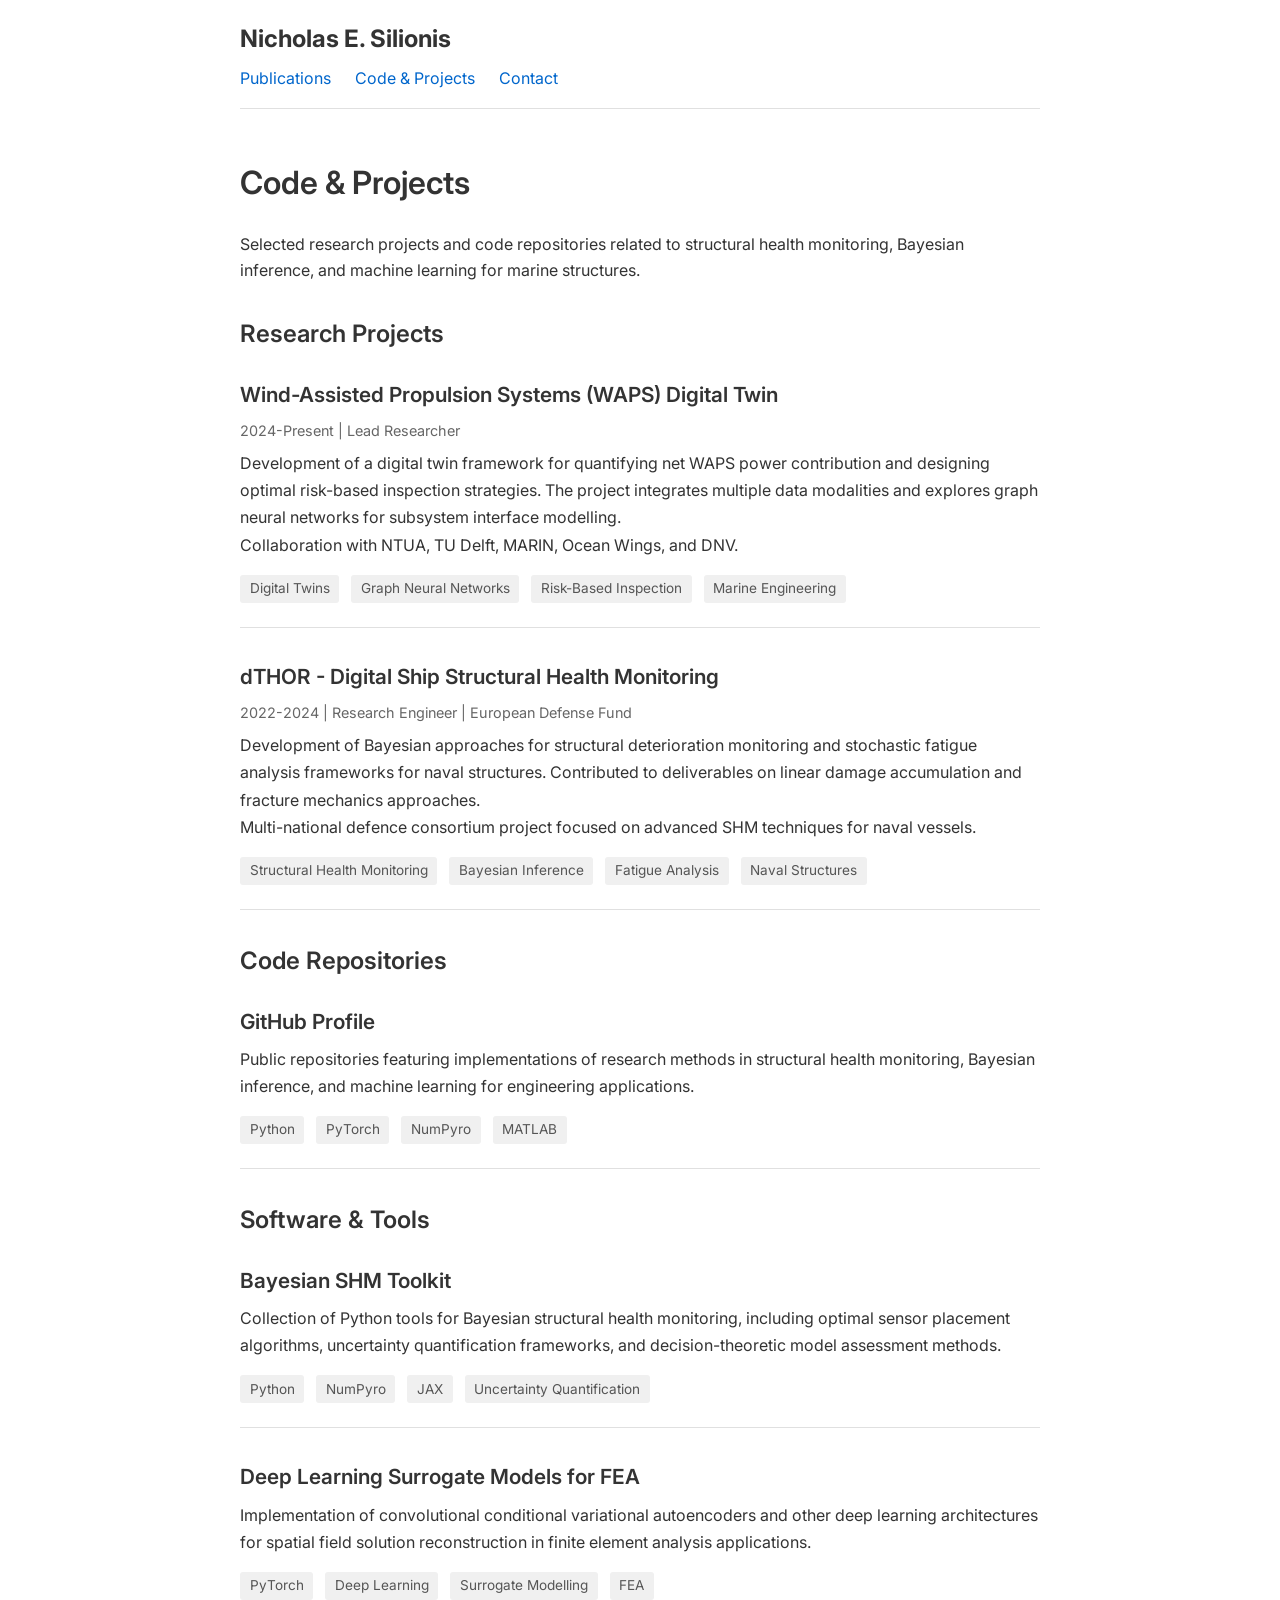
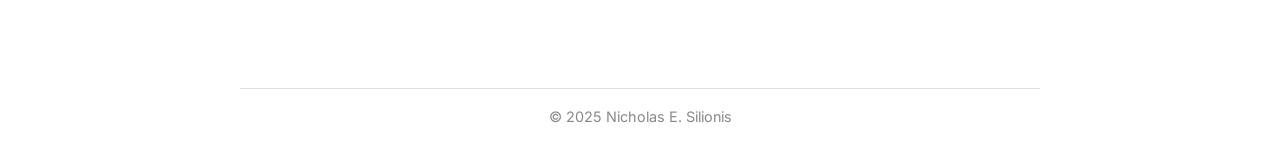
==== code.html @ 619b48b5 "Add Inter font and update styles for improved typography" ====
<!DOCTYPE html>
<html lang="en">
<head>
    <meta charset="UTF-8">
    <meta name="viewport" content="width=device-width, initial-scale=1.0">
    <title>Code & Projects - Nicholas E. Silionis</title>
    <link rel="preconnect" href="https://fonts.googleapis.com">
    <link rel="preconnect" href="https://fonts.gstatic.com" crossorigin>
    <link href="https://fonts.googleapis.com/css2?family=Inter:wght@400;600&display=swap" rel="stylesheet">
    <link rel="stylesheet" href="style.css">

</head>
<body>
    <div class="container">
        <header>
            <h1 class="site-title"><a href="./index.html">Nicholas E. Silionis</a></h1>
            <nav>
                <ul>
                    <li><a href="./publications.html">Publications</a></li>
                    <li><a href="./code.html">Code & Projects</a></li>
                    <li><a href="./contact.html">Contact</a></li>
                </ul>
            </nav>
        </header>

        <main>
            <h1>Code & Projects</h1>

            <p>Selected research projects and code repositories related to structural health monitoring, Bayesian inference, and machine learning for marine structures.</p>

            <h2>Research Projects</h2>

            <div class="project-item">
                <h3 class="project-title">Wind-Assisted Propulsion Systems (WAPS) Digital Twin</h3>
                <div class="project-meta">2024-Present | Lead Researcher</div>
                <div class="project-description">
                    <p>Development of a digital twin framework for quantifying net WAPS power contribution and designing optimal risk-based inspection strategies. The project integrates multiple data modalities and explores graph neural networks for subsystem interface modelling.</p>
                    <p>Collaboration with NTUA, TU Delft, MARIN, Ocean Wings, and DNV.</p>
                </div>
                <div class="project-tags">
                    <span class="tag">Digital Twins</span>
                    <span class="tag">Graph Neural Networks</span>
                    <span class="tag">Risk-Based Inspection</span>
                    <span class="tag">Marine Engineering</span>
                </div>
            </div>

            <div class="project-item">
                <h3 class="project-title"><a href="https://www.dthor.eu/" target="_blank">dTHOR - Digital Ship Structural Health Monitoring</a></h3>
                <div class="project-meta">2022-2024 | Research Engineer | European Defense Fund</div>
                <div class="project-description">
                    <p>Development of Bayesian approaches for structural deterioration monitoring and stochastic fatigue analysis frameworks for naval structures. Contributed to deliverables on linear damage accumulation and fracture mechanics approaches.</p>
                    <p>Multi-national defence consortium project focused on advanced SHM techniques for naval vessels.</p>
                </div>
                <div class="project-tags">
                    <span class="tag">Structural Health Monitoring</span>
                    <span class="tag">Bayesian Inference</span>
                    <span class="tag">Fatigue Analysis</span>
                    <span class="tag">Naval Structures</span>
                </div>
            </div>

            <h2>Code Repositories</h2>

            <div class="project-item">
                <h3 class="project-title"><a href="https://github.com/nsilionis" target="_blank">GitHub Profile</a></h3>
                <div class="project-description">
                    <p>Public repositories featuring implementations of research methods in structural health monitoring, Bayesian inference, and machine learning for engineering applications.</p>
                </div>
                <div class="project-tags">
                    <span class="tag">Python</span>
                    <span class="tag">PyTorch</span>
                    <span class="tag">NumPyro</span>
                    <span class="tag">MATLAB</span>
                </div>
            </div>

            <h2>Software & Tools</h2>

            <div class="project-item">
                <h3 class="project-title">Bayesian SHM Toolkit</h3>
                <div class="project-description">
                    <p>Collection of Python tools for Bayesian structural health monitoring, including optimal sensor placement algorithms, uncertainty quantification frameworks, and decision-theoretic model assessment methods.</p>
                </div>
                <div class="project-tags">
                    <span class="tag">Python</span>
                    <span class="tag">NumPyro</span>
                    <span class="tag">JAX</span>
                    <span class="tag">Uncertainty Quantification</span>
                </div>
            </div>

            <div class="project-item">
                <h3 class="project-title">Deep Learning Surrogate Models for FEA</h3>
                <div class="project-description">
                    <p>Implementation of convolutional conditional variational autoencoders and other deep learning architectures for spatial field solution reconstruction in finite element analysis applications.</p>
                </div>
                <div class="project-tags">
                    <span class="tag">PyTorch</span>
                    <span class="tag">Deep Learning</span>
                    <span class="tag">Surrogate Modelling</span>
                    <span class="tag">FEA</span>
                </div>
            </div>

        </main>

        <footer>
            <p>&copy; 2025 Nicholas E. Silionis</p>
        </footer>
    </div>
</body>
</html>
---- style.css ----
/* Reset and base styles */
* {
    margin: 0;
    padding: 0;
    box-sizing: border-box;
}

body {
    font-family: 'Inter', -apple-system, BlinkMacSystemFont, sans-serif;
    line-height: 1.6;
    color: #333;
    background-color: #fff;
    padding: 20px;
}

.container {
    max-width: 800px;
    margin: 0 auto;
}

/* Header and navigation */
header {
    margin-bottom: 3rem;
    border-bottom: 1px solid #e0e0e0;
    padding-bottom: 1rem;
}

.site-title {
    font-size: 1.5rem;
    margin-bottom: 0.5rem;
}

.site-title a {
    text-decoration: none;
    color: #333;
}

nav ul {
    list-style: none;
    display: flex;
    gap: 1.5rem;
}

nav a {
    text-decoration: none;
    color: #0066cc;
}

nav a:hover {
    text-decoration: underline;
}

/* Main content */
main h1 {
    font-size: 2rem;
    margin-bottom: 1.5rem;
    font-weight: 600;
}

main h2 {
    font-size: 1.5rem;
    margin-top: 2rem;
    margin-bottom: 1rem;
    font-weight: 600;
}

main h3 {
    font-size: 1.2rem;
    margin-top: 1.5rem;
    margin-bottom: 0.75rem;
    font-weight: 600;
}

/* Timeline section */
.timeline p {
    margin-bottom: 1rem;
    line-height: 1.8;
}

.timeline strong {
    font-weight: 600;
}

/* Bio section */
.bio {
    margin-top: 2rem;
}

.bio p {
    margin-bottom: 1rem;
    text-align: justify;
}

/* Links section */
.links {
    margin-top: 2rem;
    padding-top: 1rem;
    border-top: 1px solid #e0e0e0;
}

.links a {
    color: #0066cc;
    text-decoration: none;
    margin: 0 0.5rem;
}

.links a:hover {
    text-decoration: underline;
}

.links a:first-child {
    margin-left: 0;
}

/* Publications list */
.publication-item {
    margin-bottom: 1.5rem;
    padding-bottom: 1rem;
    line-height: 1.7;
}

.publication-item:not(:last-child) {
    border-bottom: 1px solid #f0f0f0;
}

.pub-authors {
    font-weight: 500;
}

.pub-title {
    font-style: italic;
    margin: 0.25rem 0;
}

.pub-venue {
    color: #666;
}

.pub-link {
    color: #0066cc;
    text-decoration: none;
    font-size: 0.9rem;
}

.pub-link:hover {
    text-decoration: underline;
}

/* Projects/Code section */
.project-item {
    margin-bottom: 2rem;
    padding-bottom: 1.5rem;
}

.project-item:not(:last-child) {
    border-bottom: 1px solid #e0e0e0;
}

.project-title {
    font-size: 1.3rem;
    margin-bottom: 0.5rem;
}

.project-title a {
    color: #333;
    text-decoration: none;
}

.project-title a:hover {
    color: #0066cc;
}

.project-meta {
    color: #666;
    font-size: 0.9rem;
    margin-bottom: 0.5rem;
}

.project-description {
    margin-top: 0.5rem;
    line-height: 1.7;
}

.project-tags {
    margin-top: 0.75rem;
    font-size: 0.85rem;
}

.tag {
    display: inline-block;
    background-color: #f0f0f0;
    padding: 0.2rem 0.6rem;
    margin-right: 0.5rem;
    margin-top: 0.25rem;
    border-radius: 3px;
    color: #555;
}

/* Contact section */
.contact-info {
    line-height: 2;
}

.contact-info p {
    margin-bottom: 0.5rem;
}

/* Footer */
footer {
    margin-top: 4rem;
    padding-top: 1rem;
    border-top: 1px solid #e0e0e0;
    text-align: center;
    color: #888;
    font-size: 0.9rem;
}

/* Links */
a {
    color: #0066cc;
}

a:hover {
    text-decoration: underline;
}

/* Responsive design */
@media (max-width: 600px) {
    body {
        padding: 10px;
    }

    nav ul {
        flex-direction: column;
        gap: 0.5rem;
    }

    main h1 {
        font-size: 1.5rem;
    }
}
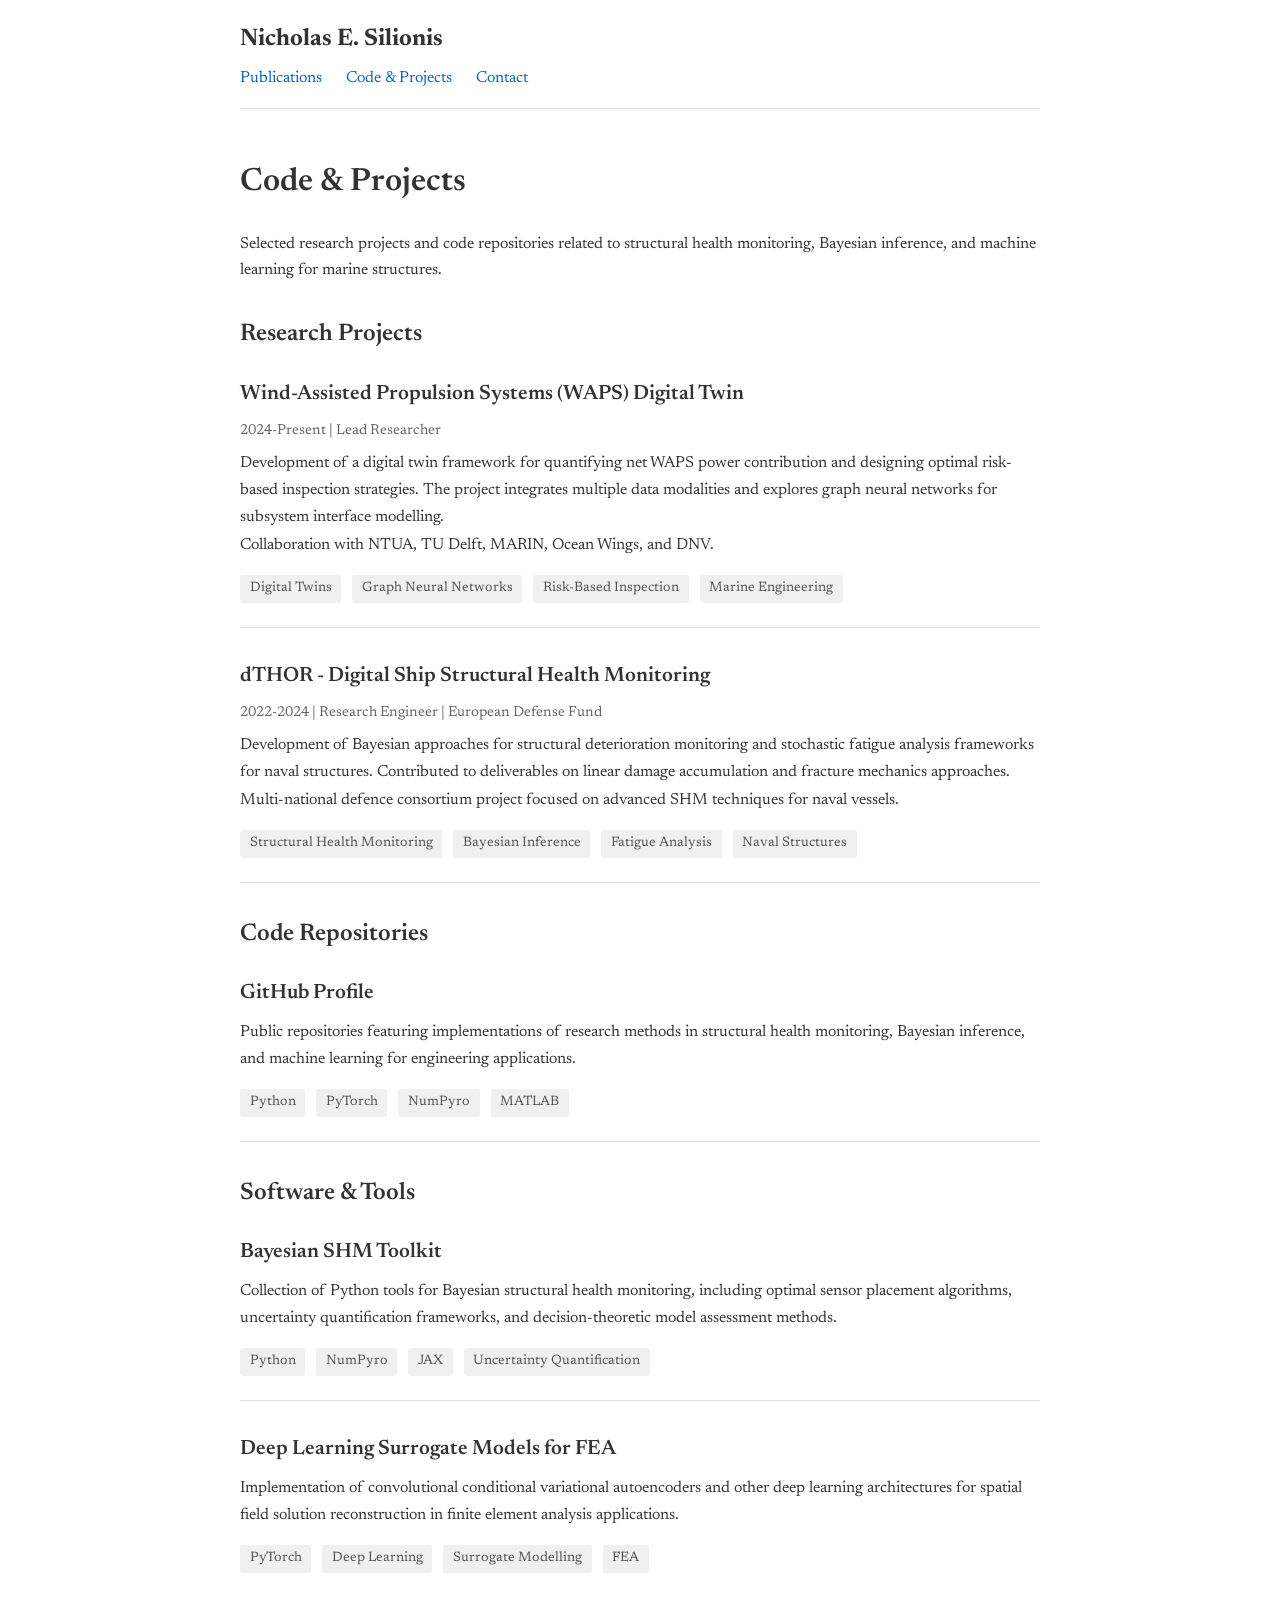
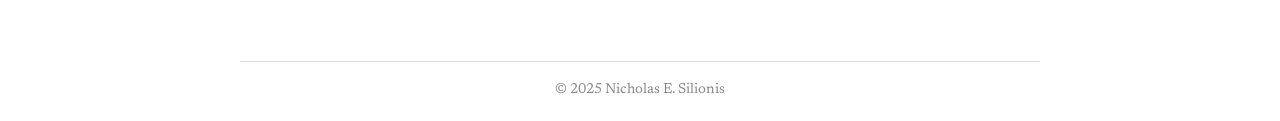
==== commit 6aeb21d4: "Update font to 'Newsreader' for consistency across all pages and adjust body styles for improved rea" ====
--- a/code.html
+++ b/code.html
@@ -6,7 +6,7 @@
     <title>Code & Projects - Nicholas E. Silionis</title>
     <link rel="preconnect" href="https://fonts.googleapis.com">
     <link rel="preconnect" href="https://fonts.gstatic.com" crossorigin>
-    <link href="https://fonts.googleapis.com/css2?family=Inter:wght@400;600&display=swap" rel="stylesheet">
+    <link href="https://fonts.googleapis.com/css2?family=Newsreader:ital,wght@0,400;0,600;1,400&display=swap" rel="stylesheet">
     <link rel="stylesheet" href="style.css">
 
 </head>
--- a/style.css
+++ b/style.css
@@ -6,7 +6,7 @@
 }
 
 body {
-    font-family: 'Inter', -apple-system, BlinkMacSystemFont, sans-serif;
+    font-family: 'Newsreader', Georgia, serif;
     line-height: 1.6;
     color: #333;
     background-color: #fff;
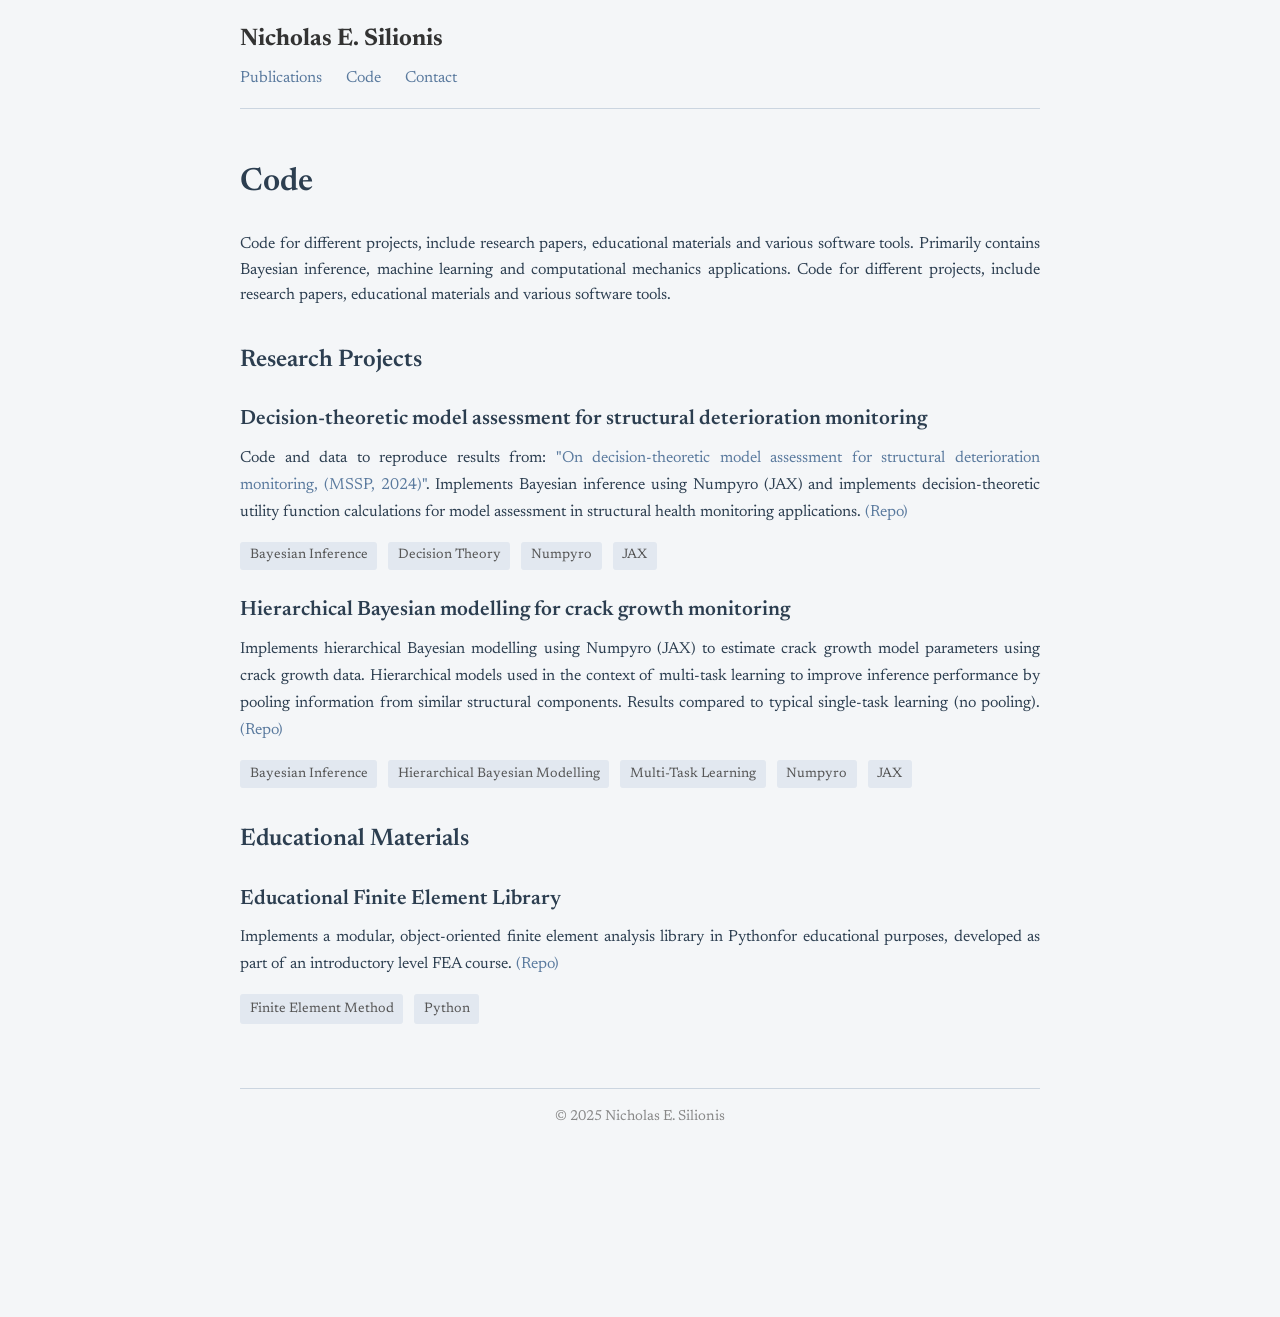
==== commit b543360b: "Update navigation and project section: simplify "Code & Projects" to "Code" and enhance project desc" ====
--- a/code.html
+++ b/code.html
@@ -17,93 +17,57 @@
             <nav>
                 <ul>
                     <li><a href="./publications.html">Publications</a></li>
-                    <li><a href="./code.html">Code & Projects</a></li>
+                    <li><a href="./code.html">Code</a></li>
                     <li><a href="./contact.html">Contact</a></li>
                 </ul>
             </nav>
         </header>
 
         <main>
-            <h1>Code & Projects</h1>
+            <h1>Code</h1>
 
-            <p>Selected research projects and code repositories related to structural health monitoring, Bayesian inference, and machine learning for marine structures.</p>
+            <p style="text-align: justify;">Code for different projects, include research papers, educational materials and various software tools. Primarily contains Bayesian inference, machine learning and computational mechanics applications. Code for different projects, include research papers, educational materials and various software tools.</p>
 
             <h2>Research Projects</h2>
 
             <div class="project-item">
-                <h3 class="project-title">Wind-Assisted Propulsion Systems (WAPS) Digital Twin</h3>
-                <div class="project-meta">2024-Present | Lead Researcher</div>
+                <h3 class="project-title">Decision-theoretic model assessment for structural deterioration monitoring</h3>
+                <!-- <div class="project-meta">2024-Present | Lead Researcher</div> -->
                 <div class="project-description">
-                    <p>Development of a digital twin framework for quantifying net WAPS power contribution and designing optimal risk-based inspection strategies. The project integrates multiple data modalities and explores graph neural networks for subsystem interface modelling.</p>
-                    <p>Collaboration with NTUA, TU Delft, MARIN, Ocean Wings, and DNV.</p>
+                    <p>Code and data to reproduce results from: <a href="https://doi.org/10.1016/j.ymssp.2024.111776" target="_blank">"On decision-theoretic model assessment for structural deterioration monitoring, (MSSP, 2024)"</a>. Implements Bayesian inference using Numpyro (JAX) and implements decision-theoretic utility function calculations for model assessment in structural health monitoring applications. <a href="https://github.com/nsilionis/Model-Assessment" target="_blank">(Repo)</a></p>
                 </div>
                 <div class="project-tags">
-                    <span class="tag">Digital Twins</span>
-                    <span class="tag">Graph Neural Networks</span>
-                    <span class="tag">Risk-Based Inspection</span>
-                    <span class="tag">Marine Engineering</span>
+                    <span class="tag">Bayesian Inference</span>
+                    <span class="tag">Decision Theory</span>
+                    <span class="tag">Numpyro</span>
+                    <span class="tag">JAX</span>
                 </div>
-            </div>
 
             <div class="project-item">
-                <h3 class="project-title"><a href="https://www.dthor.eu/" target="_blank">dTHOR - Digital Ship Structural Health Monitoring</a></h3>
-                <div class="project-meta">2022-2024 | Research Engineer | European Defense Fund</div>
+                <h3 class="project-title">Hierarchical Bayesian modelling for crack growth monitoring</h3>
+                <!-- <div class="project-meta">2024-Present | Lead Researcher</div> -->
                 <div class="project-description">
-                    <p>Development of Bayesian approaches for structural deterioration monitoring and stochastic fatigue analysis frameworks for naval structures. Contributed to deliverables on linear damage accumulation and fracture mechanics approaches.</p>
-                    <p>Multi-national defence consortium project focused on advanced SHM techniques for naval vessels.</p>
+                    <p>Implements hierarchical Bayesian modelling using Numpyro (JAX) to estimate crack growth model parameters using crack growth data. Hierarchical models used in the context of multi-task learning to improve inference performance by pooling information from similar structural components. Results compared to typical single-task learning (no pooling). <a href="https://github.com/nsilionis/hierarchical-crack-growth-monitoring" target="_blank">(Repo)</a></p>
                 </div>
                 <div class="project-tags">
-                    <span class="tag">Structural Health Monitoring</span>
                     <span class="tag">Bayesian Inference</span>
-                    <span class="tag">Fatigue Analysis</span>
-                    <span class="tag">Naval Structures</span>
+                    <span class="tag">Hierarchical Bayesian Modelling</span>
+                    <span class="tag">Multi-Task Learning</span>
+                    <span class="tag">Numpyro</span>
+                    <span class="tag">JAX</span>
                 </div>
-            </div>
 
-            <h2>Code Repositories</h2>
+            <h2>Educational Materials</h2>
 
             <div class="project-item">
-                <h3 class="project-title"><a href="https://github.com/nsilionis" target="_blank">GitHub Profile</a></h3>
+                <h3 class="project-title">Educational Finite Element Library</h3>
+                <!-- <div class="project-meta">2024-Present | Lead Researcher</div> -->
                 <div class="project-description">
-                    <p>Public repositories featuring implementations of research methods in structural health monitoring, Bayesian inference, and machine learning for engineering applications.</p>
+                    <p>Implements a modular, object-oriented finite element analysis library in Pythonfor educational purposes, developed as part of an introductory level FEA course. <a href="https://github.com/nsilionis/fem-playground" target="_blank">(Repo)</a></p>
+                <div class="project-tags">
+                    <span class="tag">Finite Element Method</span>
+                    <span class="tag">Python</span>
                 </div>
-                <div class="project-tags">
-                    <span class="tag">Python</span>
-                    <span class="tag">PyTorch</span>
-                    <span class="tag">NumPyro</span>
-                    <span class="tag">MATLAB</span>
-                </div>
-            </div>
-
-            <h2>Software & Tools</h2>
-
-            <div class="project-item">
-                <h3 class="project-title">Bayesian SHM Toolkit</h3>
-                <div class="project-description">
-                    <p>Collection of Python tools for Bayesian structural health monitoring, including optimal sensor placement algorithms, uncertainty quantification frameworks, and decision-theoretic model assessment methods.</p>
-                </div>
-                <div class="project-tags">
-                    <span class="tag">Python</span>
-                    <span class="tag">NumPyro</span>
-                    <span class="tag">JAX</span>
-                    <span class="tag">Uncertainty Quantification</span>
-                </div>
-            </div>
-
-            <div class="project-item">
-                <h3 class="project-title">Deep Learning Surrogate Models for FEA</h3>
-                <div class="project-description">
-                    <p>Implementation of convolutional conditional variational autoencoders and other deep learning architectures for spatial field solution reconstruction in finite element analysis applications.</p>
-                </div>
-                <div class="project-tags">
-                    <span class="tag">PyTorch</span>
-                    <span class="tag">Deep Learning</span>
-                    <span class="tag">Surrogate Modelling</span>
-                    <span class="tag">FEA</span>
-                </div>
-            </div>
-
-        </main>
 
         <footer>
             <p>&copy; 2025 Nicholas E. Silionis</p>
--- a/style.css
+++ b/style.css
@@ -8,8 +8,8 @@
 body {
     font-family: 'Newsreader', Georgia, serif;
     line-height: 1.6;
-    color: #333;
-    background-color: #fff;
+    color: #2c3e50;  /* Dark slate blue-grey */
+    background-color: #f4f6f8;  /* Light grey-blue background */
     padding: 20px;
 }
 
@@ -21,7 +21,7 @@
 /* Header and navigation */
 header {
     margin-bottom: 3rem;
-    border-bottom: 1px solid #e0e0e0;
+    border-bottom: 1px solid #cbd5e0;  /* Steel blue border */
     padding-bottom: 1rem;
 }
 
@@ -43,7 +43,7 @@
 
 nav a {
     text-decoration: none;
-    color: #0066cc;
+    color: #5a7a9e;
 }
 
 nav a:hover {
@@ -77,6 +77,14 @@
     line-height: 1.8;
 }
 
+.timeline a {
+    color: #5a7a9e;  /* Match navigation colour */
+}
+
+.timeline a:hover {
+    color: #4a6a8e;
+}
+
 .timeline strong {
     font-weight: 600;
 }
@@ -89,22 +97,34 @@
 .bio p {
     margin-bottom: 1rem;
     text-align: justify;
+}
+
+.bio a {
+    color: #5a7a9e;  /* Match navigation colour */
+}
+
+.bio a:hover {
+    color: #4a6a8e;
+}
+
+.bio strong {
+    font-weight: 600;
 }
 
 /* Links section */
 .links {
     margin-top: 2rem;
     padding-top: 1rem;
-    border-top: 1px solid #e0e0e0;
+    border-top: 1px solid #cbd5e0;
 }
 
 .links a {
-    color: #0066cc;
-    text-decoration: none;
-    margin: 0 0.5rem;
+    color: #5a7a9e;
+    text-decoration: none;
 }
 
 .links a:hover {
+    color: #4a6a8e;
     text-decoration: underline;
 }
 
@@ -120,7 +140,7 @@
 }
 
 .publication-item:not(:last-child) {
-    border-bottom: 1px solid #f0f0f0;
+    border-bottom: 1px solid #e2e8f0;
 }
 
 .pub-authors {
@@ -137,7 +157,7 @@
 }
 
 .pub-link {
-    color: #0066cc;
+    color: #5a7a9e;
     text-decoration: none;
     font-size: 0.9rem;
 }
@@ -147,13 +167,15 @@
 }
 
 /* Projects/Code section */
+
 .project-item {
     margin-bottom: 2rem;
     padding-bottom: 1.5rem;
+    text-align: justify;
 }
 
 .project-item:not(:last-child) {
-    border-bottom: 1px solid #e0e0e0;
+    border-bottom: 1px solid #cbd5e0;
 }
 
 .project-title {
@@ -162,16 +184,16 @@
 }
 
 .project-title a {
-    color: #333;
+    color: #5a7a9e;  /* Keep project titles dark */
     text-decoration: none;
 }
 
 .project-title a:hover {
-    color: #0066cc;
+    color: #5a7a9e;  /* Change to steel blue on hover */
 }
 
 .project-meta {
-    color: #666;
+    color: #5a7a9e;
     font-size: 0.9rem;
     margin-bottom: 0.5rem;
 }
@@ -179,6 +201,17 @@
 .project-description {
     margin-top: 0.5rem;
     line-height: 1.7;
+    text-align: justify;
+}
+
+.project-description a {
+    color: #5a7a9e;
+    text-decoration: none;
+}
+
+.project-description a:hover {
+    color: #4a6a8e;
+    text-decoration: underline;
 }
 
 .project-tags {
@@ -188,7 +221,7 @@
 
 .tag {
     display: inline-block;
-    background-color: #f0f0f0;
+    background-color: #e2e8f0;
     padding: 0.2rem 0.6rem;
     margin-right: 0.5rem;
     margin-top: 0.25rem;
@@ -203,13 +236,27 @@
 
 .contact-info p {
     margin-bottom: 0.5rem;
+    text-align: justify;
+}
+
+.contact-info a {
+    color: #5a7a9e;
+    text-decoration: none;
+}
+
+.contact-info a:hover {
+    text-decoration: underline;
+}
+
+.contact-info strong {
+    font-weight: 600;
 }
 
 /* Footer */
 footer {
     margin-top: 4rem;
     padding-top: 1rem;
-    border-top: 1px solid #e0e0e0;
+    border-top: 1px solid #cbd5e0;
     text-align: center;
     color: #888;
     font-size: 0.9rem;
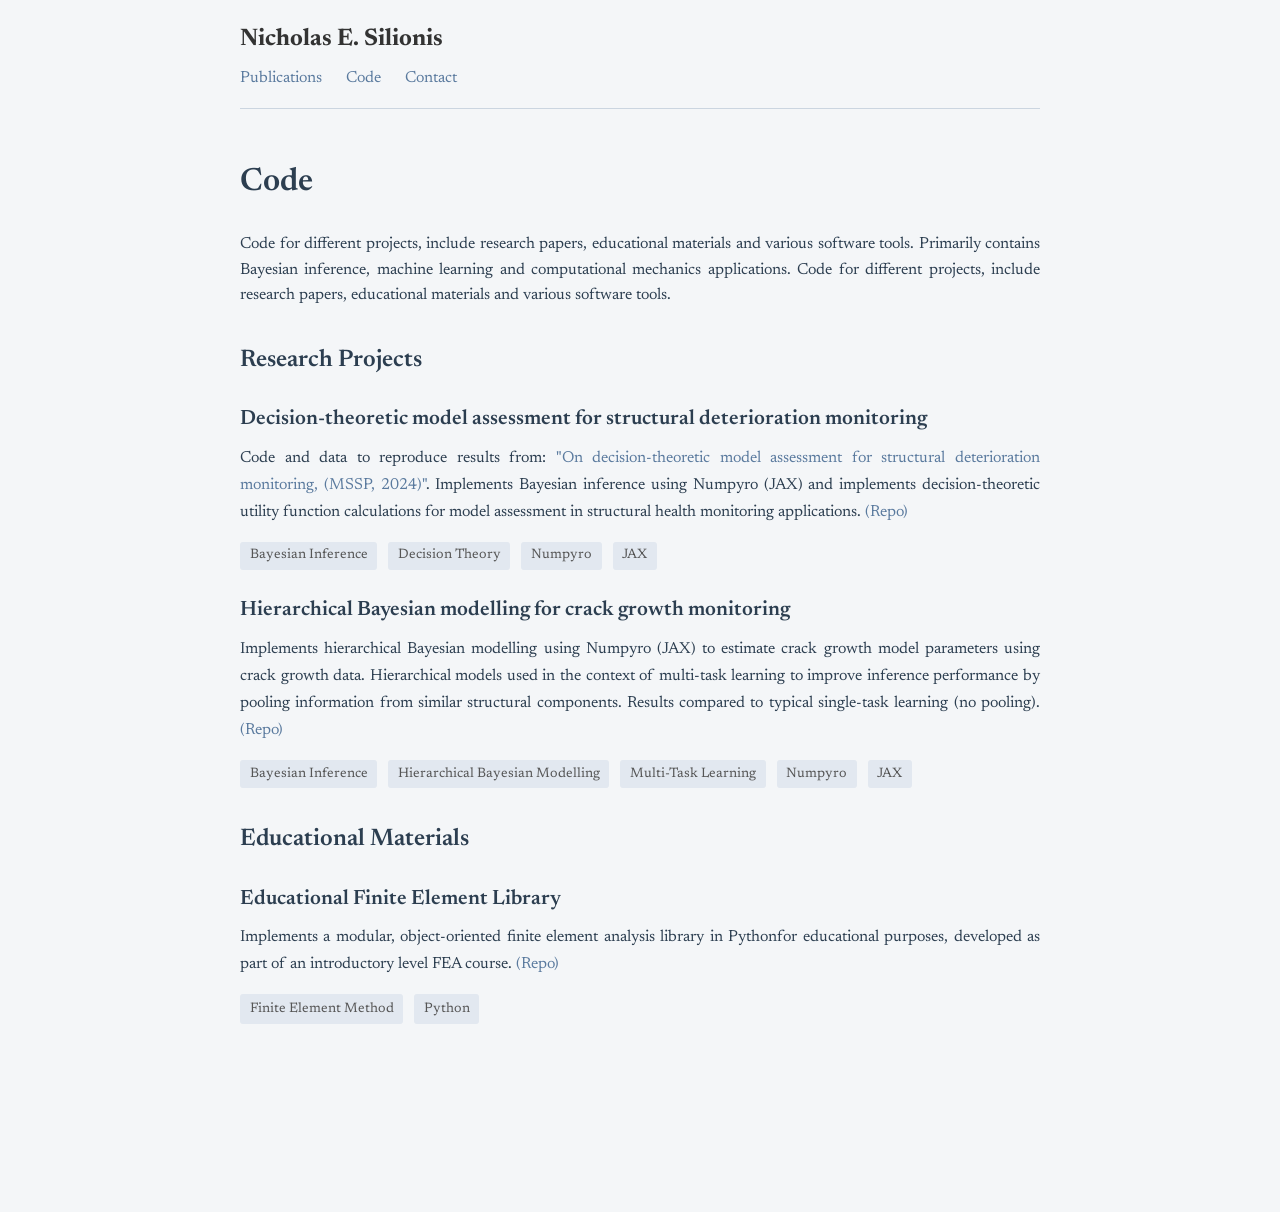
==== commit 6ebd81d9: "Remove footer section from code, contact, and index pages" ====
--- a/code.html
+++ b/code.html
@@ -68,10 +68,11 @@
                     <span class="tag">Finite Element Method</span>
                     <span class="tag">Python</span>
                 </div>
-
+        <!--
         <footer>
             <p>&copy; 2025 Nicholas E. Silionis</p>
         </footer>
+        -->
     </div>
 </body>
 </html>
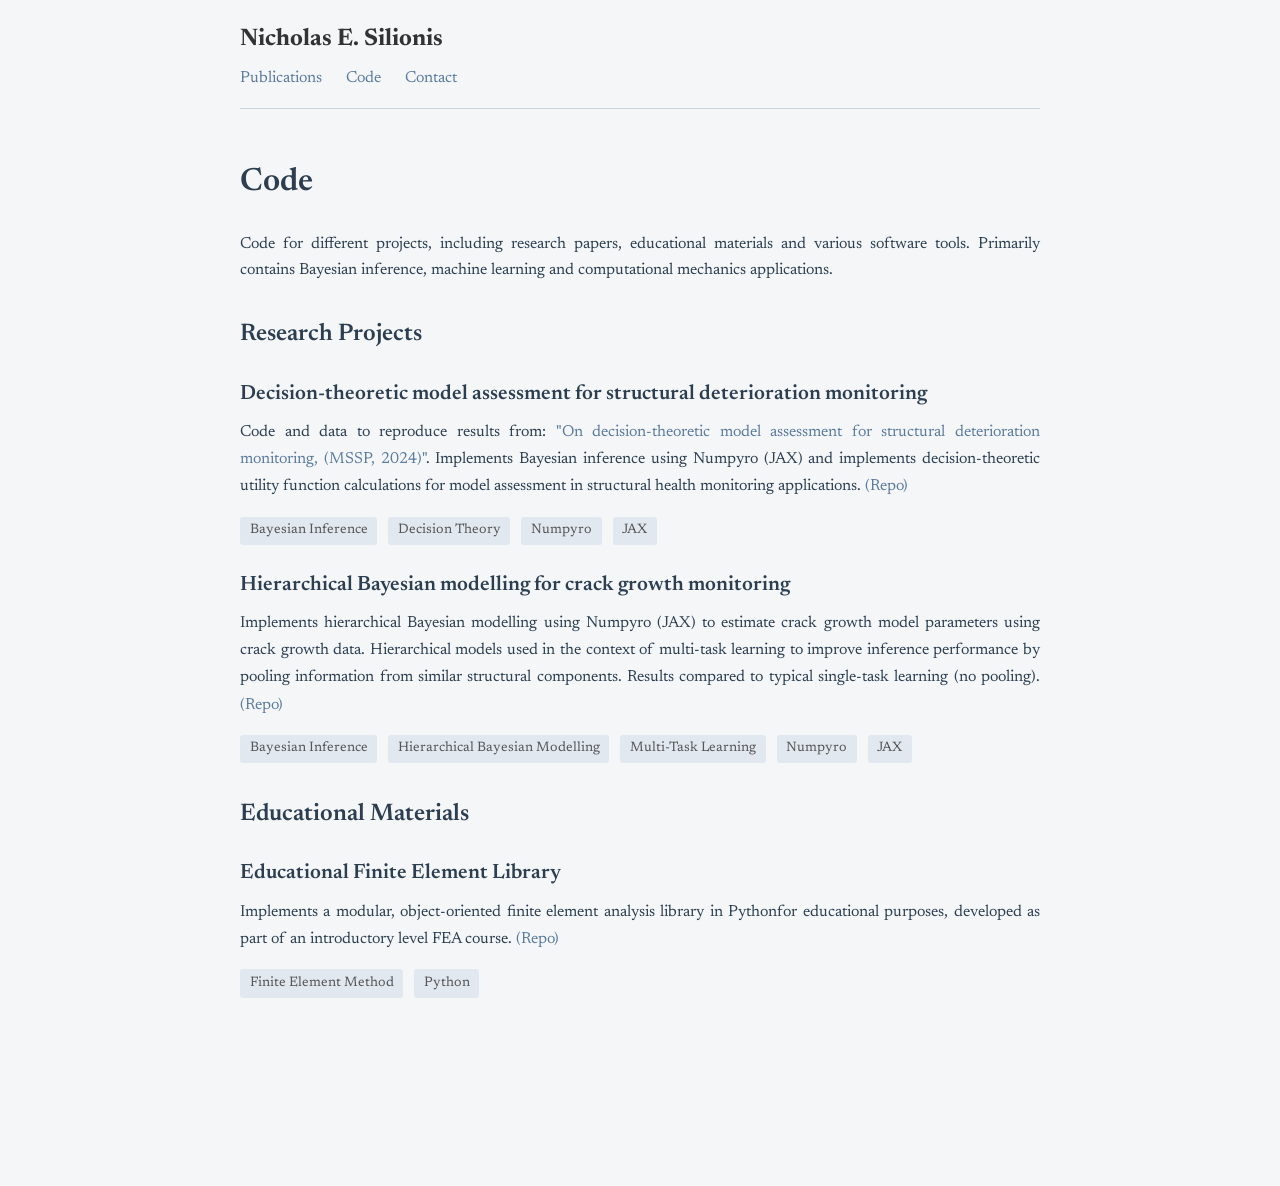
==== commit e850a827: "Fix wording in project description for clarity and grammatical accuracy" ====
--- a/code.html
+++ b/code.html
@@ -26,7 +26,7 @@
         <main>
             <h1>Code</h1>
 
-            <p style="text-align: justify;">Code for different projects, include research papers, educational materials and various software tools. Primarily contains Bayesian inference, machine learning and computational mechanics applications. Code for different projects, include research papers, educational materials and various software tools.</p>
+            <p style="text-align: justify;">Code for different projects, including research papers, educational materials and various software tools. Primarily contains Bayesian inference, machine learning and computational mechanics applications.</p>
 
             <h2>Research Projects</h2>
 
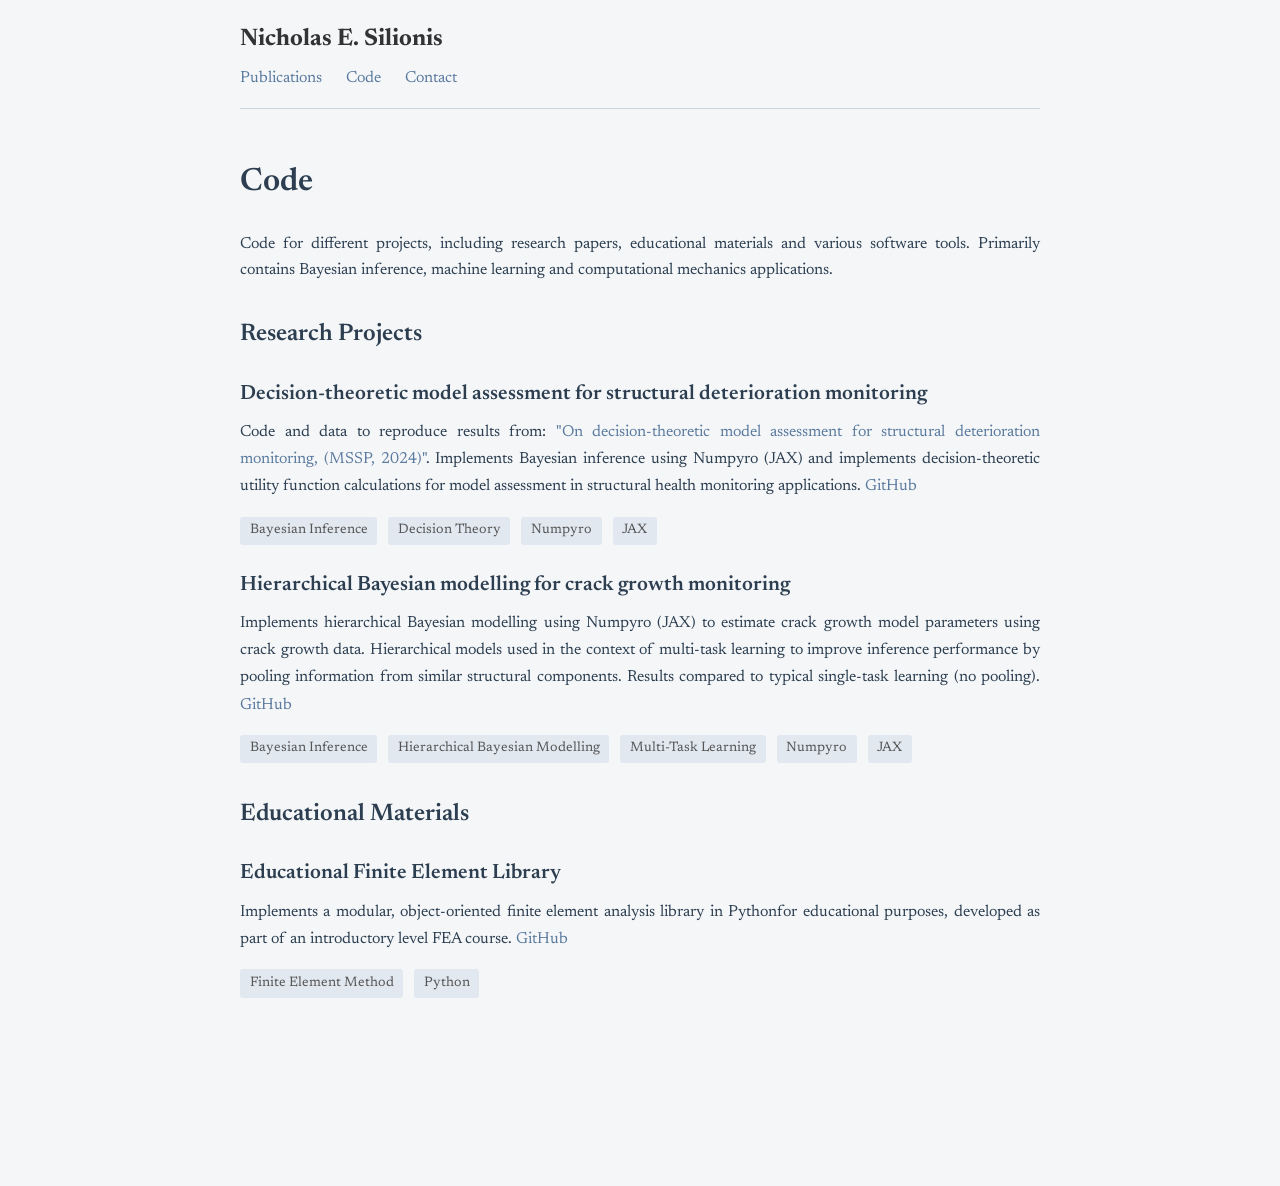
==== commit 1bdfca6d: "Update project descriptions: replace "Repo" with "GitHub" for consistency" ====
--- a/code.html
+++ b/code.html
@@ -34,7 +34,7 @@
                 <h3 class="project-title">Decision-theoretic model assessment for structural deterioration monitoring</h3>
                 <!-- <div class="project-meta">2024-Present | Lead Researcher</div> -->
                 <div class="project-description">
-                    <p>Code and data to reproduce results from: <a href="https://doi.org/10.1016/j.ymssp.2024.111776" target="_blank">"On decision-theoretic model assessment for structural deterioration monitoring, (MSSP, 2024)"</a>. Implements Bayesian inference using Numpyro (JAX) and implements decision-theoretic utility function calculations for model assessment in structural health monitoring applications. <a href="https://github.com/nsilionis/Model-Assessment" target="_blank">(Repo)</a></p>
+                    <p>Code and data to reproduce results from: <a href="https://doi.org/10.1016/j.ymssp.2024.111776" target="_blank">"On decision-theoretic model assessment for structural deterioration monitoring, (MSSP, 2024)"</a>. Implements Bayesian inference using Numpyro (JAX) and implements decision-theoretic utility function calculations for model assessment in structural health monitoring applications. <a href="https://github.com/nsilionis/Model-Assessment" target="_blank">GitHub</a></p>
                 </div>
                 <div class="project-tags">
                     <span class="tag">Bayesian Inference</span>
@@ -47,7 +47,7 @@
                 <h3 class="project-title">Hierarchical Bayesian modelling for crack growth monitoring</h3>
                 <!-- <div class="project-meta">2024-Present | Lead Researcher</div> -->
                 <div class="project-description">
-                    <p>Implements hierarchical Bayesian modelling using Numpyro (JAX) to estimate crack growth model parameters using crack growth data. Hierarchical models used in the context of multi-task learning to improve inference performance by pooling information from similar structural components. Results compared to typical single-task learning (no pooling). <a href="https://github.com/nsilionis/hierarchical-crack-growth-monitoring" target="_blank">(Repo)</a></p>
+                    <p>Implements hierarchical Bayesian modelling using Numpyro (JAX) to estimate crack growth model parameters using crack growth data. Hierarchical models used in the context of multi-task learning to improve inference performance by pooling information from similar structural components. Results compared to typical single-task learning (no pooling). <a href="https://github.com/nsilionis/hierarchical-crack-growth-monitoring" target="_blank">GitHub</a></p>
                 </div>
                 <div class="project-tags">
                     <span class="tag">Bayesian Inference</span>
@@ -63,7 +63,7 @@
                 <h3 class="project-title">Educational Finite Element Library</h3>
                 <!-- <div class="project-meta">2024-Present | Lead Researcher</div> -->
                 <div class="project-description">
-                    <p>Implements a modular, object-oriented finite element analysis library in Pythonfor educational purposes, developed as part of an introductory level FEA course. <a href="https://github.com/nsilionis/fem-playground" target="_blank">(Repo)</a></p>
+                    <p>Implements a modular, object-oriented finite element analysis library in Pythonfor educational purposes, developed as part of an introductory level FEA course. <a href="https://github.com/nsilionis/fem-playground" target="_blank">GitHub</a></p>
                 <div class="project-tags">
                     <span class="tag">Finite Element Method</span>
                     <span class="tag">Python</span>
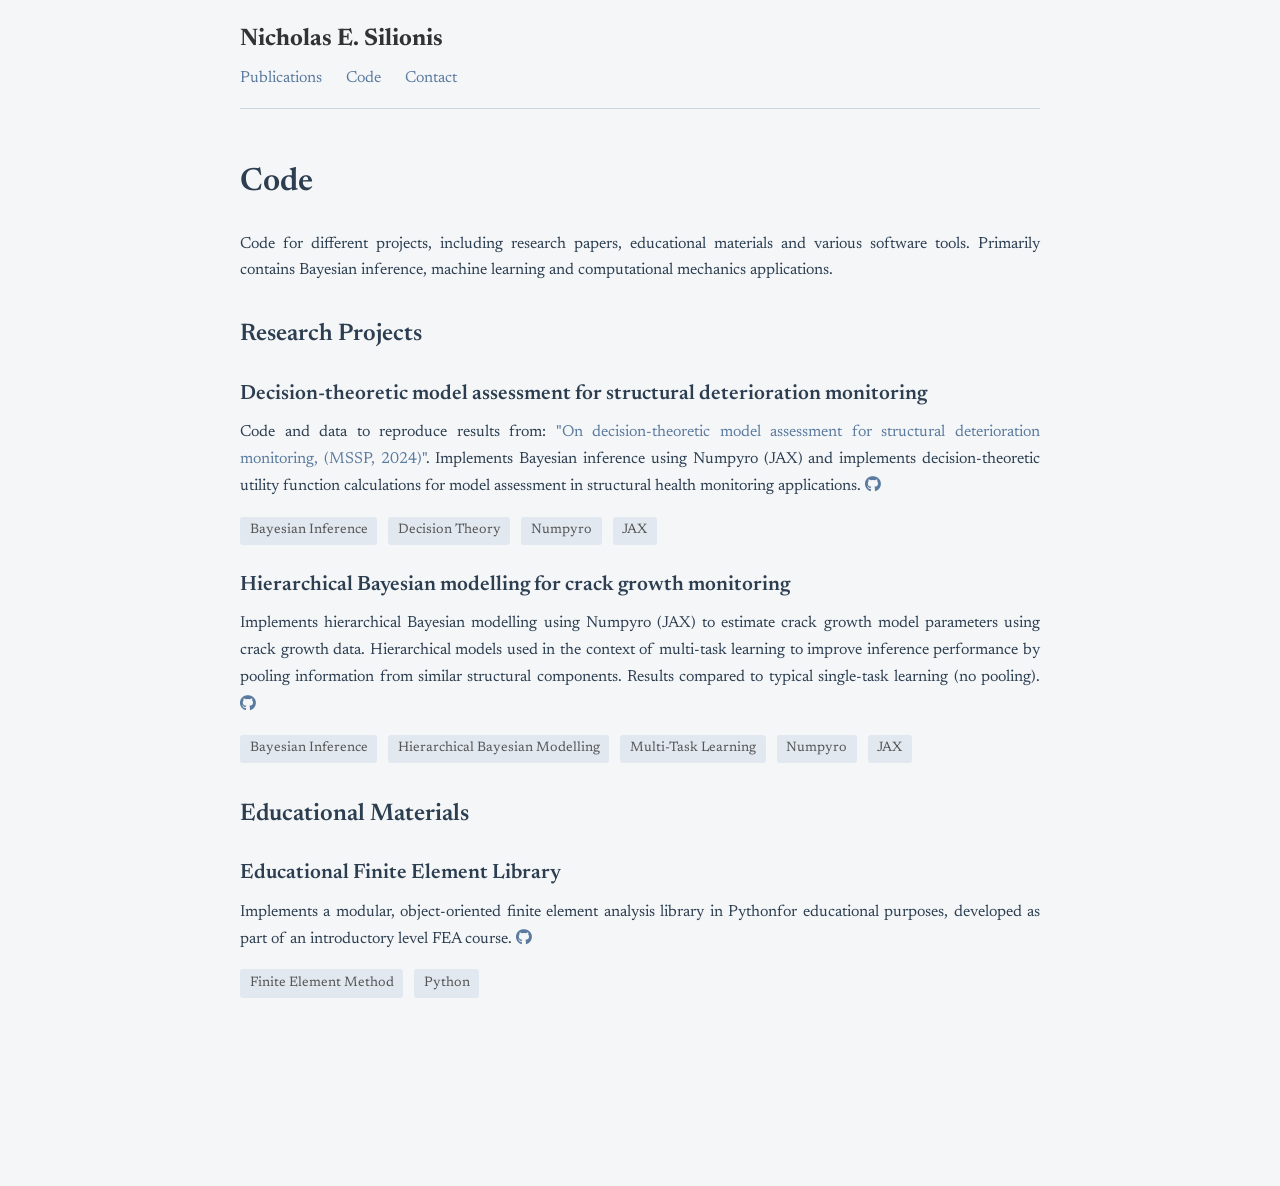
==== commit d645fbe5: "Update project descriptions to include Font Awesome icons for GitHub links" ====
--- a/code.html
+++ b/code.html
@@ -8,6 +8,7 @@
     <link rel="preconnect" href="https://fonts.gstatic.com" crossorigin>
     <link href="https://fonts.googleapis.com/css2?family=Newsreader:ital,wght@0,400;0,600;1,400&display=swap" rel="stylesheet">
     <link rel="stylesheet" href="style.css">
+    <link rel="stylesheet" href="https://cdnjs.cloudflare.com/ajax/libs/font-awesome/6.5.0/css/all.min.css">
 
 </head>
 <body>
@@ -34,7 +35,7 @@
                 <h3 class="project-title">Decision-theoretic model assessment for structural deterioration monitoring</h3>
                 <!-- <div class="project-meta">2024-Present | Lead Researcher</div> -->
                 <div class="project-description">
-                    <p>Code and data to reproduce results from: <a href="https://doi.org/10.1016/j.ymssp.2024.111776" target="_blank">"On decision-theoretic model assessment for structural deterioration monitoring, (MSSP, 2024)"</a>. Implements Bayesian inference using Numpyro (JAX) and implements decision-theoretic utility function calculations for model assessment in structural health monitoring applications. <a href="https://github.com/nsilionis/Model-Assessment" target="_blank">GitHub</a></p>
+                    <p>Code and data to reproduce results from: <a href="https://doi.org/10.1016/j.ymssp.2024.111776" target="_blank">"On decision-theoretic model assessment for structural deterioration monitoring, (MSSP, 2024)"</a>. Implements Bayesian inference using Numpyro (JAX) and implements decision-theoretic utility function calculations for model assessment in structural health monitoring applications. <a href="https://github.com/nsilionis/Model-Assessment" target="_blank"><i class="fab fa-github"></i></a></p>
                 </div>
                 <div class="project-tags">
                     <span class="tag">Bayesian Inference</span>
@@ -47,7 +48,7 @@
                 <h3 class="project-title">Hierarchical Bayesian modelling for crack growth monitoring</h3>
                 <!-- <div class="project-meta">2024-Present | Lead Researcher</div> -->
                 <div class="project-description">
-                    <p>Implements hierarchical Bayesian modelling using Numpyro (JAX) to estimate crack growth model parameters using crack growth data. Hierarchical models used in the context of multi-task learning to improve inference performance by pooling information from similar structural components. Results compared to typical single-task learning (no pooling). <a href="https://github.com/nsilionis/hierarchical-crack-growth-monitoring" target="_blank">GitHub</a></p>
+                    <p>Implements hierarchical Bayesian modelling using Numpyro (JAX) to estimate crack growth model parameters using crack growth data. Hierarchical models used in the context of multi-task learning to improve inference performance by pooling information from similar structural components. Results compared to typical single-task learning (no pooling). <a href="https://github.com/nsilionis/hierarchical-crack-growth-monitoring" target="_blank"><i class="fab fa-github"></i></a></p>
                 </div>
                 <div class="project-tags">
                     <span class="tag">Bayesian Inference</span>
@@ -63,7 +64,7 @@
                 <h3 class="project-title">Educational Finite Element Library</h3>
                 <!-- <div class="project-meta">2024-Present | Lead Researcher</div> -->
                 <div class="project-description">
-                    <p>Implements a modular, object-oriented finite element analysis library in Pythonfor educational purposes, developed as part of an introductory level FEA course. <a href="https://github.com/nsilionis/fem-playground" target="_blank">GitHub</a></p>
+                    <p>Implements a modular, object-oriented finite element analysis library in Pythonfor educational purposes, developed as part of an introductory level FEA course. <a href="https://github.com/nsilionis/fem-playground" target="_blank"><i class="fab fa-github"></i></a></p>
                 <div class="project-tags">
                     <span class="tag">Finite Element Method</span>
                     <span class="tag">Python</span>
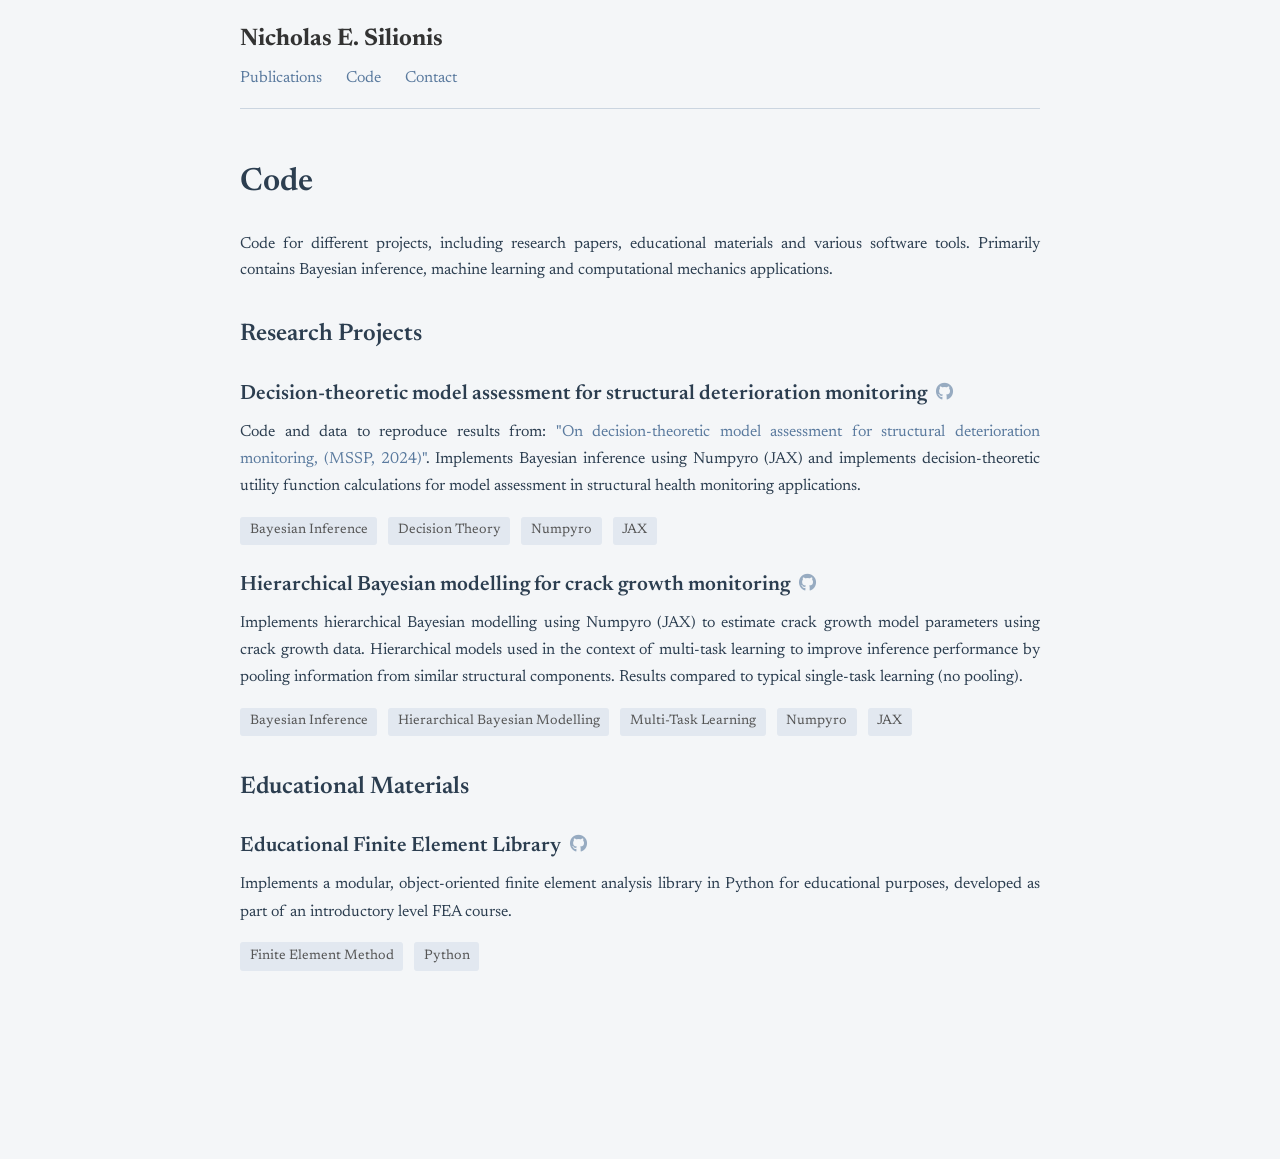
==== commit d7d31e9d: "Update project titles to include GitHub links and improve project descriptions for clarity" ====
--- a/code.html
+++ b/code.html
@@ -32,10 +32,10 @@
             <h2>Research Projects</h2>
 
             <div class="project-item">
-                <h3 class="project-title">Decision-theoretic model assessment for structural deterioration monitoring</h3>
+                <h3 class="project-title">Decision-theoretic model assessment for structural deterioration monitoring <a href="https://github.com/nsilionis/Model-Assessment" target="_blank" class="github-link"><i class="fab fa-github"></i></a></h3>
                 <!-- <div class="project-meta">2024-Present | Lead Researcher</div> -->
                 <div class="project-description">
-                    <p>Code and data to reproduce results from: <a href="https://doi.org/10.1016/j.ymssp.2024.111776" target="_blank">"On decision-theoretic model assessment for structural deterioration monitoring, (MSSP, 2024)"</a>. Implements Bayesian inference using Numpyro (JAX) and implements decision-theoretic utility function calculations for model assessment in structural health monitoring applications. <a href="https://github.com/nsilionis/Model-Assessment" target="_blank"><i class="fab fa-github"></i></a></p>
+                    <p>Code and data to reproduce results from: <a href="https://doi.org/10.1016/j.ymssp.2024.111776" target="_blank">"On decision-theoretic model assessment for structural deterioration monitoring, (MSSP, 2024)"</a>. Implements Bayesian inference using Numpyro (JAX) and implements decision-theoretic utility function calculations for model assessment in structural health monitoring applications.</p>
                 </div>
                 <div class="project-tags">
                     <span class="tag">Bayesian Inference</span>
@@ -45,10 +45,10 @@
                 </div>
 
             <div class="project-item">
-                <h3 class="project-title">Hierarchical Bayesian modelling for crack growth monitoring</h3>
+                <h3 class="project-title">Hierarchical Bayesian modelling for crack growth monitoring <a href="https://github.com/nsilionis/hierarchical-crack-growth-monitoring" target="_blank" class="github-link"><i class="fab fa-github"></i></a></h3>
                 <!-- <div class="project-meta">2024-Present | Lead Researcher</div> -->
                 <div class="project-description">
-                    <p>Implements hierarchical Bayesian modelling using Numpyro (JAX) to estimate crack growth model parameters using crack growth data. Hierarchical models used in the context of multi-task learning to improve inference performance by pooling information from similar structural components. Results compared to typical single-task learning (no pooling). <a href="https://github.com/nsilionis/hierarchical-crack-growth-monitoring" target="_blank"><i class="fab fa-github"></i></a></p>
+                    <p>Implements hierarchical Bayesian modelling using Numpyro (JAX) to estimate crack growth model parameters using crack growth data. Hierarchical models used in the context of multi-task learning to improve inference performance by pooling information from similar structural components. Results compared to typical single-task learning (no pooling).</p>
                 </div>
                 <div class="project-tags">
                     <span class="tag">Bayesian Inference</span>
@@ -61,10 +61,10 @@
             <h2>Educational Materials</h2>
 
             <div class="project-item">
-                <h3 class="project-title">Educational Finite Element Library</h3>
+                <h3 class="project-title">Educational Finite Element Library <a href="https://github.com/nsilionis/fem-playground" target="_blank" class="github-link"><i class="fab fa-github"></i></a></h3>
                 <!-- <div class="project-meta">2024-Present | Lead Researcher</div> -->
                 <div class="project-description">
-                    <p>Implements a modular, object-oriented finite element analysis library in Pythonfor educational purposes, developed as part of an introductory level FEA course. <a href="https://github.com/nsilionis/fem-playground" target="_blank"><i class="fab fa-github"></i></a></p>
+                    <p>Implements a modular, object-oriented finite element analysis library in Python for educational purposes, developed as part of an introductory level FEA course.</p>
                 <div class="project-tags">
                     <span class="tag">Finite Element Method</span>
                     <span class="tag">Python</span>
--- a/style.css
+++ b/style.css
@@ -184,12 +184,23 @@
 }
 
 .project-title a {
-    color: #5a7a9e;  /* Keep project titles dark */
+    color: #5a7a9e;
     text-decoration: none;
 }
 
 .project-title a:hover {
-    color: #5a7a9e;  /* Change to steel blue on hover */
+    color: #5a7a9e;
+}
+
+.github-link {
+    font-size: 0.85em;
+    vertical-align: middle;
+    margin-left: 0.3rem;
+    opacity: 0.6;
+}
+
+.github-link:hover {
+    opacity: 1;
 }
 
 .project-meta {
